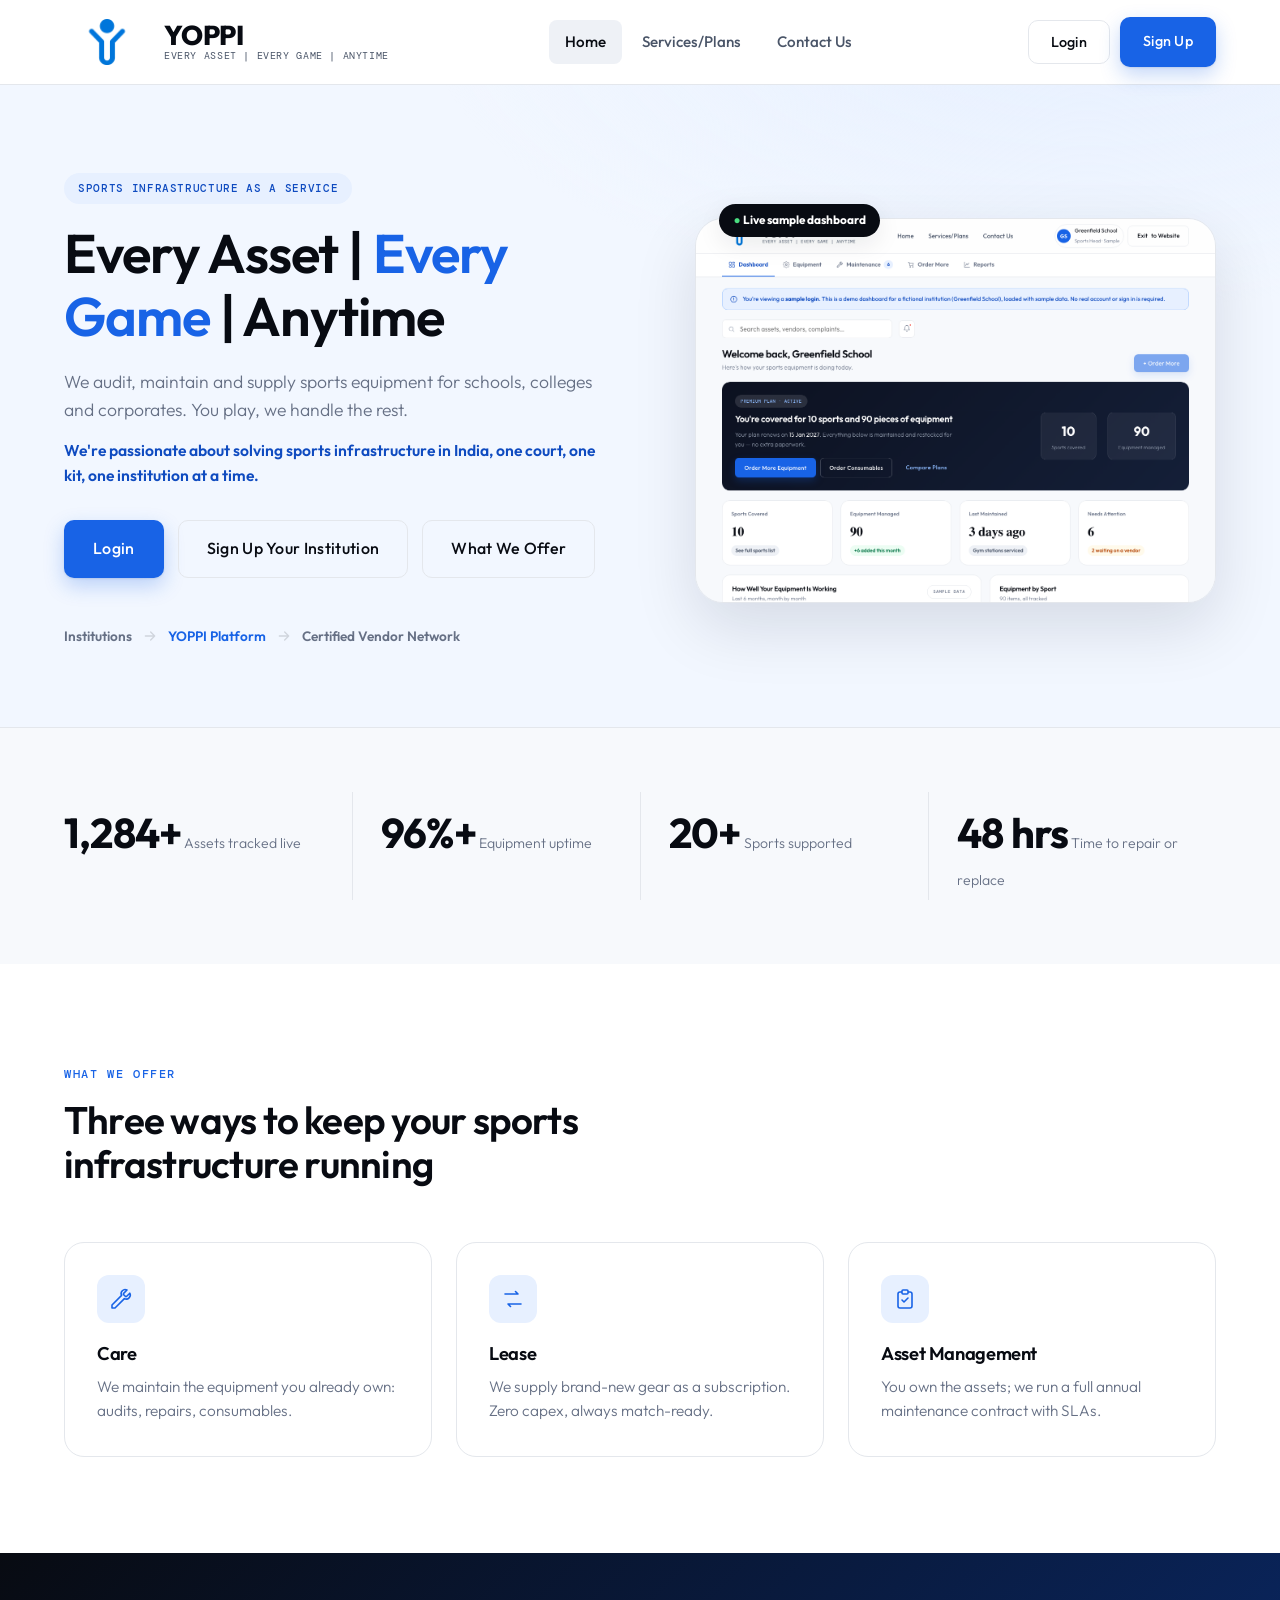
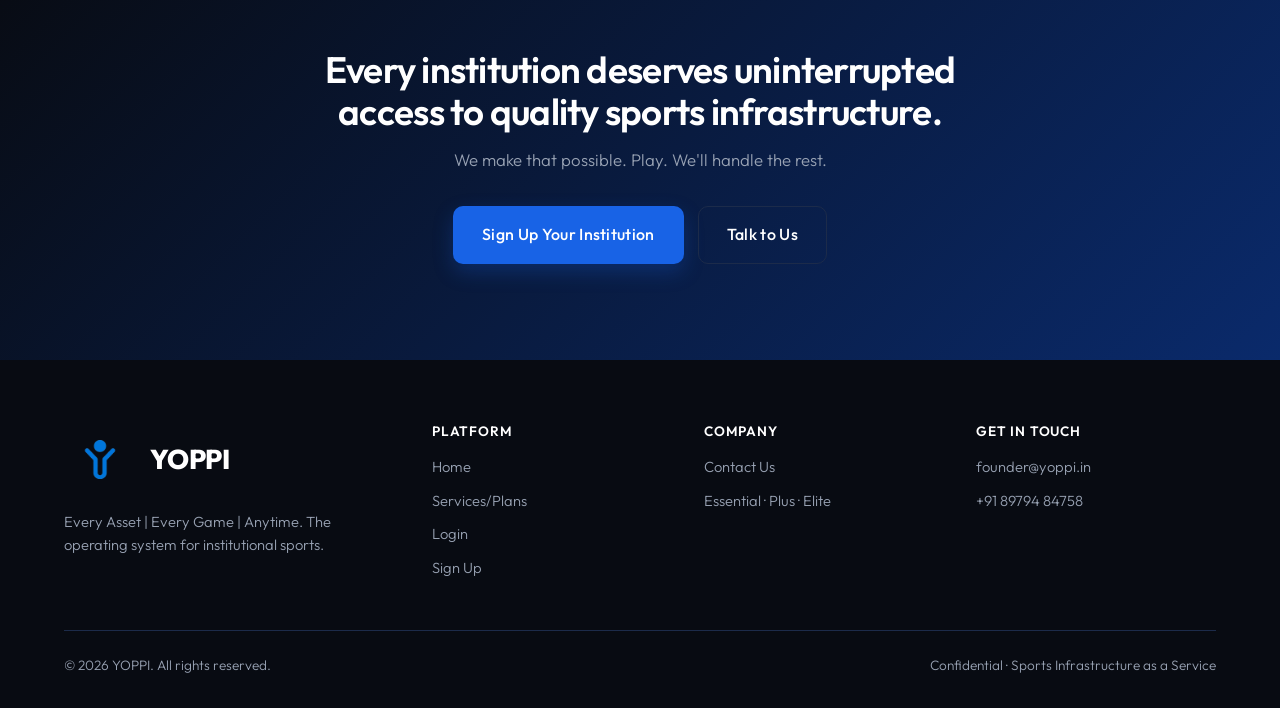
==== index.html @ 0e071b51 "1st version of the website" ====
<!DOCTYPE html>
<html lang="en">
<head>
<meta charset="UTF-8" />
<meta name="viewport" content="width=device-width, initial-scale=1.0" />
<title>YOPPI: Every Asset | Every Game | Anytime</title>
<meta name="description" content="YOPPI is the operating system for institutional sports. We audit, maintain, supply and manage every sports asset for schools, colleges and corporates." />
<link rel="icon" href="assets/images/yoppi-icon.png" />
<link rel="preconnect" href="https://fonts.googleapis.com" />
<link rel="preconnect" href="https://fonts.gstatic.com" crossorigin />
<link href="https://fonts.googleapis.com/css2?family=Outfit:wght@300;400;500;600;700;800&family=DM+Mono:wght@400;500&display=swap" rel="stylesheet" />
<link rel="stylesheet" href="assets/css/base.css" />
<link rel="stylesheet" href="assets/css/components.css" />
<link rel="stylesheet" href="assets/css/home.css" />
</head>
<body>

<header class="site-header">
  <div class="container nav">
    <a href="index.html" class="brand">
      <img src="assets/images/yoppi-icon.png" alt="YOPPI" />
      <span class="brand-text">
        <span class="brand-name">YOPPI</span>
        <span class="brand-tagline">Every Asset | Every Game | Anytime</span>
      </span>
    </a>
    <nav class="nav-links">
      <a href="index.html" class="active">Home</a>
      <a href="services.html">Services/Plans</a>
      <a href="contact.html">Contact Us</a>
      <button type="button" class="nav-links-login" data-login-trigger>Login</button>
    </nav>
    <div class="nav-actions">
      <button type="button" class="btn btn-secondary" data-login-trigger>Login</button>
      <a href="signup.html" class="btn btn-primary">Sign Up</a>
      <button class="nav-toggle" aria-label="Toggle navigation" aria-expanded="false">
        <span></span><span></span><span></span>
      </button>
    </div>
  </div>
</header>

<main>

  <!-- ================= HERO ================= -->
  <section class="hero">
    <div class="container hero-inner">
      <div class="hero-copy reveal is-visible">
        <span class="pill">Sports Infrastructure as a Service</span>
        <h1>Every Asset | <span class="text-accent">Every Game</span> | Anytime</h1>
        <p class="hero-sub">We audit, maintain and supply sports equipment for schools, colleges and corporates. You play, we handle the rest.</p>
        <p class="hero-mission">We're passionate about solving sports infrastructure in India, one court, one kit, one institution at a time.</p>
        <div class="hero-cta">
          <a href="dashboard.html" class="btn btn-primary btn-lg">Login</a>
          <a href="signup.html" class="btn btn-secondary btn-lg">Sign Up Your Institution</a>
          <a href="services.html" class="btn btn-ghost btn-lg">What We Offer</a>
        </div>
        <div class="hero-flow">
          <span>Institutions</span>
          <svg viewBox="0 0 24 24" fill="none"><path d="M5 12h14M13 6l6 6-6 6" stroke="currentColor" stroke-width="2" stroke-linecap="round" stroke-linejoin="round"/></svg>
          <span class="flow-accent">YOPPI Platform</span>
          <svg viewBox="0 0 24 24" fill="none"><path d="M5 12h14M13 6l6 6-6 6" stroke="currentColor" stroke-width="2" stroke-linecap="round" stroke-linejoin="round"/></svg>
          <span>Certified Vendor Network</span>
        </div>
      </div>

      <div class="hero-panel reveal is-visible">
        <div class="panel-shot">
          <span class="panel-shot-badge"><span class="panel-shot-dot">●</span> Live sample dashboard</span>
          <img src="assets/images/dashboard-preview.png" alt="YOPPI sample dashboard showing tagged assets, equipment uptime and open issues for Greenfield School" />
        </div>
      </div>
    </div>
  </section>

  <!-- ================= STATS ================= -->
  <section class="section section--tight section--alt stats-strip">
    <div class="container">
      <div class="grid grid-4">
        <div class="stat reveal">
          <span class="num">1,284+</span>
          <span class="label">Assets tracked live</span>
        </div>
        <div class="stat reveal">
          <span class="num">96%+</span>
          <span class="label">Equipment uptime</span>
        </div>
        <div class="stat reveal">
          <span class="num">20+</span>
          <span class="label">Sports supported</span>
        </div>
        <div class="stat reveal">
          <span class="num">48 hrs</span>
          <span class="label">Time to repair or replace</span>
        </div>
      </div>
    </div>
  </section>

  <!-- ================= SOLUTION ================= -->
  <section class="section">
    <div class="container">
      <div class="section-head reveal">
        <span class="eyebrow">What We Offer</span>
        <h2>Three ways to keep your sports infrastructure running</h2>
      </div>
      <div class="grid grid-3">
        <div class="card reveal">
          <div class="card-icon">
            <svg viewBox="0 0 24 24" fill="none"><path d="M14.7 6.3a1 1 0 0 0 0 1.4l1.6 1.6a1 1 0 0 0 1.4 0l3.1-3.1a4 4 0 0 1-5.4 5.4L6 21H3v-3l9.6-9.6a4 4 0 0 1 5.4-5.4l-3.1 3.1Z" stroke="currentColor" stroke-width="1.6" stroke-linejoin="round"/></svg>
          </div>
          <h3>Care</h3>
          <p>We maintain the equipment you already own: audits, repairs, consumables.</p>
        </div>
        <div class="card reveal">
          <div class="card-icon">
            <svg viewBox="0 0 24 24" fill="none"><path d="M4 7h13l-2.5-2.5M20 17H7l2.5 2.5" stroke="currentColor" stroke-width="1.6" stroke-linecap="round" stroke-linejoin="round"/></svg>
          </div>
          <h3>Lease</h3>
          <p>We supply brand-new gear as a subscription. Zero capex, always match-ready.</p>
        </div>
        <div class="card reveal">
          <div class="card-icon">
            <svg viewBox="0 0 24 24" fill="none"><path d="M9 5H7a2 2 0 0 0-2 2v12a2 2 0 0 0 2 2h10a2 2 0 0 0 2-2V7a2 2 0 0 0-2-2h-2" stroke="currentColor" stroke-width="1.6" stroke-linejoin="round"/><rect x="9" y="3" width="6" height="4" rx="1" stroke="currentColor" stroke-width="1.6"/><path d="m9 13 2 2 4-4" stroke="currentColor" stroke-width="1.6" stroke-linecap="round" stroke-linejoin="round"/></svg>
          </div>
          <h3>Asset Management</h3>
          <p>You own the assets; we run a full annual maintenance contract with SLAs.</p>
        </div>
      </div>
    </div>
  </section>

  <!-- ================= FINAL CTA ================= -->
  <section class="section cta-section">
    <div class="container cta-inner reveal">
      <h2>Every institution deserves uninterrupted access to quality sports infrastructure.</h2>
      <p>We make that possible. Play. We'll handle the rest.</p>
      <div class="hero-cta" style="justify-content:center;">
        <a href="signup.html" class="btn btn-primary btn-lg">Sign Up Your Institution</a>
        <a href="contact.html" class="btn btn-secondary btn-lg">Talk to Us</a>
      </div>
    </div>
  </section>

</main>

<footer class="site-footer">
  <div class="container">
    <div class="footer-grid">
      <div class="footer-brand">
        <a href="index.html" class="brand">
          <img src="assets/images/yoppi-icon.png" alt="YOPPI" />
          <span class="brand-name">YOPPI</span>
        </a>
        <p>Every Asset | Every Game | Anytime. The operating system for institutional sports.</p>
      </div>
      <div class="footer-col">
        <h4>Platform</h4>
        <a href="index.html">Home</a>
        <a href="services.html">Services/Plans</a>
        <a href="dashboard.html">Login</a>
        <a href="signup.html">Sign Up</a>
      </div>
      <div class="footer-col">
        <h4>Company</h4>
        <a href="contact.html">Contact Us</a>
        <a href="services.html">Essential · Plus · Elite</a>
      </div>
      <div class="footer-col">
        <h4>Get in touch</h4>
        <li>founder@yoppi.in</li>
        <li>+91 89794 84758</li>
      </div>
    </div>
    <div class="footer-bottom">
      <span>© <span data-year></span> YOPPI. All rights reserved.</span>
      <span>Confidential · Sports Infrastructure as a Service</span>
    </div>
  </div>
</footer>

<script src="assets/js/main.js"></script>
</body>
</html>
---- assets/css/base.css ----
/* ===================================================================
   YOPPI — Base styles: reset, tokens, typography
   =================================================================== */

:root {
  /* Brand */
  --blue-900: #0a2a6b;
  --blue-800: #0d3a94;
  --blue-700: #0f4bc0;
  --blue-600: #1863e6;
  --blue-500: #2e7cf6;
  --blue-400: #5b9cff;
  --blue-300: #8fbcff;
  --blue-100: #e7f0ff;
  --blue-50: #f2f7ff;

  /* Neutrals */
  --navy-950: #080b12;
  --navy-900: #0c1120;
  --navy-850: #10192e;
  --navy-800: #141f38;
  --navy-700: #1c2b4a;
  --slate-600: #4a5568;
  --slate-500: #667085;
  --slate-400: #98a2b3;
  --slate-300: #d0d5dd;
  --slate-200: #e4e7ec;
  --slate-100: #eef1f6;
  --slate-50: #f7f9fc;
  --white: #ffffff;

  /* Semantic */
  --bg: var(--white);
  --bg-alt: var(--slate-50);
  --bg-dark: var(--navy-950);
  --bg-dark-alt: var(--navy-900);
  --text: var(--navy-950);
  --text-muted: var(--slate-500);
  --text-on-dark: var(--white);
  --text-on-dark-muted: var(--slate-400);
  --border: var(--slate-200);
  --border-dark: var(--navy-700);
  --accent: var(--blue-600);
  --accent-strong: var(--blue-700);
  --accent-soft: var(--blue-100);

  /* Layout */
  --container: 1200px;
  --radius-sm: 8px;
  --radius-md: 14px;
  --radius-lg: 20px;
  --radius-xl: 28px;
  --shadow-sm: 0 1px 2px rgba(10, 20, 40, 0.06);
  --shadow-md: 0 8px 24px rgba(10, 20, 40, 0.08);
  --shadow-lg: 0 24px 64px rgba(10, 20, 40, 0.12);
  --ease: cubic-bezier(0.16, 1, 0.3, 1);
}

* ,
*::before,
*::after {
  box-sizing: border-box;
}

html {
  scroll-behavior: smooth;
}

body {
  margin: 0;
  font-family: "Outfit", -apple-system, BlinkMacSystemFont, "Segoe UI", Roboto, Helvetica, Arial, sans-serif;
  font-weight: 300;
  color: var(--text);
  background: var(--bg);
  line-height: 1.6;
  -webkit-font-smoothing: antialiased;
  -moz-osx-font-smoothing: grayscale;
  overflow-x: hidden;
}

img {
  max-width: 100%;
  display: block;
}

a {
  color: inherit;
  text-decoration: none;
}

ul, ol {
  margin: 0;
  padding: 0;
  list-style: none;
}

h1, h2, h3, h4, h5, p {
  margin: 0;
}

h1, h2, h3, h4 {
  font-family: "Outfit", -apple-system, BlinkMacSystemFont, "Segoe UI", Roboto, Helvetica, Arial, sans-serif;
  font-weight: 600;
  letter-spacing: -0.02em;
  line-height: 1.15;
}

button {
  font-family: inherit;
  cursor: pointer;
}

input, select, textarea {
  font-family: inherit;
  font-size: 1rem;
}

.container {
  max-width: var(--container);
  margin: 0 auto;
  padding: 0 24px;
}

.section {
  padding: 96px 0;
}

.section--tight {
  padding: 64px 0;
}

.section--dark {
  background: var(--bg-dark);
  color: var(--text-on-dark);
}

.section--alt {
  background: var(--bg-alt);
}

.eyebrow {
  display: inline-flex;
  align-items: center;
  gap: 8px;
  font-family: "DM Mono", monospace;
  font-size: 0.72rem;
  font-weight: 500;
  letter-spacing: 0.14em;
  text-transform: uppercase;
  color: var(--accent);
}

.section--dark .eyebrow {
  color: var(--blue-300);
}

.section-head {
  max-width: 680px;
  margin-bottom: 56px;
}

.section-head h2 {
  font-size: clamp(1.75rem, 3vw, 2.5rem);
  margin-top: 12px;
}

.section-head p {
  margin-top: 16px;
  color: var(--text-muted);
  font-size: 1.05rem;
}

.section--dark .section-head p {
  color: var(--text-on-dark-muted);
}

.section-head.center {
  margin-left: auto;
  margin-right: auto;
  text-align: center;
}

.text-accent {
  color: var(--accent);
}

.section--dark .text-accent {
  color: var(--blue-400);
}

::selection {
  background: var(--blue-200, #bcd6ff);
  color: var(--navy-950);
}

/* Scroll reveal */
.reveal {
  opacity: 0;
  transform: translateY(24px);
  transition: opacity 0.7s var(--ease), transform 0.7s var(--ease);
}

.reveal.is-visible {
  opacity: 1;
  transform: translateY(0);
}

@media (max-width: 768px) {
  .section {
    padding: 64px 0;
  }
  .section--tight {
    padding: 48px 0;
  }
}
---- assets/css/components.css ----
/* ===================================================================
   YOPPI — Shared components: nav, buttons, cards, footer, forms
   =================================================================== */

/* ---------- Buttons ---------- */
.btn {
  display: inline-flex;
  align-items: center;
  justify-content: center;
  gap: 8px;
  padding: 12px 22px;
  border-radius: 10px;
  font-family: "Outfit", sans-serif;
  font-weight: 500;
  font-size: 0.9rem;
  letter-spacing: 0.02em;
  border: 1px solid transparent;
  transition: transform 0.2s var(--ease), box-shadow 0.2s var(--ease), background 0.2s var(--ease), border-color 0.2s var(--ease), color 0.2s var(--ease);
  white-space: nowrap;
}

.btn:active {
  transform: translateY(1px);
}

.btn-primary {
  background: var(--accent);
  color: var(--white);
  box-shadow: 0 1px 2px rgba(10, 40, 100, 0.1), 0 8px 20px rgba(24, 99, 230, 0.25);
}

.btn-primary:hover {
  background: var(--accent-strong);
  box-shadow: 0 1px 2px rgba(10, 40, 100, 0.12), 0 12px 28px rgba(24, 99, 230, 0.32);
}

.btn-secondary {
  background: transparent;
  color: var(--text);
  border-color: var(--border);
}

.btn-secondary:hover {
  border-color: var(--accent);
  color: var(--accent);
}

.section--dark .btn-secondary {
  color: var(--text-on-dark);
  border-color: var(--border-dark);
}

.section--dark .btn-secondary:hover {
  border-color: var(--blue-400);
  color: var(--blue-300);
}

.btn-ghost {
  background: transparent;
  color: var(--text);
}

.btn-ghost:hover {
  color: var(--accent);
}

.btn-light {
  background: var(--white);
  color: var(--navy-950);
}

.btn-light:hover {
  background: var(--blue-50);
}

.btn-block {
  width: 100%;
}

.btn-lg {
  padding: 15px 28px;
  font-size: 1rem;
}

/* ---------- Site Header / Nav ---------- */
.site-header {
  position: sticky;
  top: 0;
  z-index: 100;
  background: rgba(255, 255, 255, 0.82);
  backdrop-filter: blur(14px);
  -webkit-backdrop-filter: blur(14px);
  border-bottom: 1px solid var(--border);
}

.nav {
  display: flex;
  align-items: center;
  justify-content: space-between;
  height: 84px;
}

.brand {
  display: flex;
  align-items: center;
  gap: 14px;
  color: var(--navy-950);
}

.brand img {
  width: 72px;
  height: 72px;
  object-fit: contain;
  flex-shrink: 0;
}

.site-header .brand img {
  width: 86px;
  height: 86px;
}

.brand-text {
  display: flex;
  flex-direction: column;
  gap: 2px;
  line-height: 1;
}

.brand-name {
  font-family: "Outfit", sans-serif;
  font-weight: 800;
  font-size: 1.7rem;
  letter-spacing: -0.02em;
}

.brand-tagline {
  font-family: "DM Mono", monospace;
  font-weight: 400;
  font-size: 0.64rem;
  letter-spacing: 0.06em;
  text-transform: uppercase;
  color: var(--slate-600);
  white-space: nowrap;
}

@media (max-width: 900px) {
  .brand img {
    width: 56px;
    height: 56px;
  }
  .site-header .brand img {
    width: 67px;
    height: 67px;
  }
  .brand-name {
    font-size: 1.35rem;
  }
  .brand-tagline {
    font-size: 0.64rem;
    white-space: normal;
  }
}

@media (max-width: 420px) {
  .brand-tagline {
    display: none;
  }
}

.nav-links {
  display: flex;
  align-items: center;
  gap: 4px;
}

.nav-links a {
  padding: 10px 16px;
  border-radius: 8px;
  font-weight: 500;
  font-size: 0.95rem;
  color: var(--slate-600);
  transition: color 0.2s var(--ease), background 0.2s var(--ease);
}

.nav-links a:hover,
.nav-links a.active {
  color: var(--navy-950);
  background: var(--slate-100);
}

.nav-actions {
  display: flex;
  align-items: center;
  gap: 10px;
}

.nav-links-login {
  display: none;
  width: 100%;
  text-align: left;
  background: transparent;
  border: none;
  font: inherit;
}

.nav-toggle {
  display: none;
  flex-direction: column;
  gap: 5px;
  background: transparent;
  border: none;
  padding: 8px;
}

.nav-toggle span {
  width: 22px;
  height: 2px;
  background: var(--navy-950);
  border-radius: 2px;
}

@media (max-width: 900px) {
  .nav-links {
    position: fixed;
    top: 84px;
    left: 0;
    right: 0;
    flex-direction: column;
    align-items: stretch;
    background: var(--white);
    border-bottom: 1px solid var(--border);
    padding: 8px 24px 16px;
    gap: 2px;
    transform: translateY(-8px);
    opacity: 0;
    pointer-events: none;
    transition: opacity 0.2s var(--ease), transform 0.2s var(--ease);
  }
  .nav-links a {
    padding: 12px 8px;
  }
  .nav-links.is-open {
    opacity: 1;
    transform: translateY(0);
    pointer-events: auto;
  }
  .nav-toggle {
    display: flex;
  }
  .nav-actions .btn-secondary {
    display: none;
  }
  .nav-links-login {
    display: block;
    margin-top: 6px;
    padding-top: 14px;
    border-top: 1px solid var(--border);
    padding-left: 8px;
    padding-right: 8px;
    padding-bottom: 4px;
    font-weight: 700;
    color: var(--accent-strong);
  }
}

/* ---------- Cards ---------- */
.card {
  background: var(--white);
  border: 1px solid var(--border);
  border-radius: var(--radius-lg);
  padding: 32px;
  transition: transform 0.25s var(--ease), box-shadow 0.25s var(--ease), border-color 0.25s var(--ease);
}

.card:hover {
  transform: translateY(-4px);
  box-shadow: var(--shadow-md);
  border-color: var(--slate-300);
}

.card-icon {
  width: 48px;
  height: 48px;
  border-radius: 12px;
  background: var(--accent-soft);
  color: var(--accent);
  display: flex;
  align-items: center;
  justify-content: center;
  margin-bottom: 20px;
}

.card-icon svg {
  width: 24px;
  height: 24px;
}

.card h3 {
  font-size: 1.15rem;
  margin-bottom: 10px;
}

.card p {
  color: var(--text-muted);
  font-size: 0.96rem;
}

.card--dark {
  background: var(--navy-900);
  border-color: var(--border-dark);
  color: var(--text-on-dark);
}

.card--dark p {
  color: var(--text-on-dark-muted);
}

.card--dark .card-icon {
  background: rgba(91, 156, 255, 0.14);
  color: var(--blue-300);
}

/* Grids */
.grid {
  display: grid;
  gap: 24px;
}

.grid-2 { grid-template-columns: repeat(2, 1fr); }
.grid-3 { grid-template-columns: repeat(3, 1fr); }
.grid-4 { grid-template-columns: repeat(4, 1fr); }
.grid-5 { grid-template-columns: repeat(5, 1fr); }

@media (max-width: 980px) {
  .grid-4, .grid-5 { grid-template-columns: repeat(2, 1fr); }
  .grid-3 { grid-template-columns: repeat(2, 1fr); }
}

@media (max-width: 640px) {
  .grid-2, .grid-3, .grid-4, .grid-5 { grid-template-columns: 1fr; }
}

/* ---------- Badges / pills ---------- */
.pill {
  display: inline-flex;
  align-items: center;
  gap: 6px;
  padding: 7px 14px;
  border-radius: 999px;
  font-family: "DM Mono", monospace;
  font-size: 0.68rem;
  font-weight: 500;
  letter-spacing: 0.06em;
  text-transform: uppercase;
  background: var(--accent-soft);
  color: var(--accent-strong);
}

.pill--dark {
  background: rgba(91, 156, 255, 0.14);
  color: var(--blue-300);
}

.pill--outline {
  background: transparent;
  border: 1px solid var(--border);
  color: var(--text-muted);
}

.link-inline {
  background: none;
  border: none;
  padding: 0;
  font: inherit;
  color: var(--accent-strong);
  font-weight: 700;
  cursor: pointer;
}

.link-inline:hover {
  text-decoration: underline;
}

.check-item {
  display: flex;
  align-items: flex-start;
  gap: 10px;
  font-size: 0.94rem;
  color: var(--text-muted);
}

.check-item svg {
  flex-shrink: 0;
  width: 18px;
  height: 18px;
  margin-top: 2px;
  color: var(--accent);
}

.section--dark .check-item {
  color: var(--text-on-dark-muted);
}

/* ---------- Stat strip ---------- */
.stat {
  text-align: left;
}

.stat .num {
  font-family: "Outfit", sans-serif;
  font-size: clamp(2rem, 3.6vw, 2.6rem);
  font-weight: 700;
  color: var(--navy-950);
  letter-spacing: -0.02em;
}

.section--dark .stat .num {
  color: var(--white);
}

.stat .label {
  margin-top: 6px;
  font-size: 0.88rem;
  color: var(--text-muted);
}

.section--dark .stat .label {
  color: var(--text-on-dark-muted);
}

/* ---------- Callout banner ---------- */
.banner {
  border-radius: var(--radius-lg);
  padding: 28px 32px;
  font-weight: 600;
  font-size: 1.05rem;
}

.banner--accent {
  background: linear-gradient(135deg, var(--blue-600), var(--blue-800));
  color: var(--white);
}

.banner--soft {
  background: var(--accent-soft);
  color: var(--navy-950);
}

/* ---------- Table ---------- */
.table-wrap {
  overflow-x: auto;
  border-radius: var(--radius-lg);
  border: 1px solid var(--border);
}

table {
  width: 100%;
  border-collapse: collapse;
  min-width: 620px;
  font-size: 0.92rem;
}

thead th {
  text-align: left;
  background: var(--navy-950);
  color: var(--white);
  padding: 14px 20px;
  font-weight: 600;
  font-size: 0.82rem;
  letter-spacing: 0.02em;
}

tbody td {
  padding: 14px 20px;
  border-top: 1px solid var(--border);
  color: var(--text-muted);
}

tbody tr:nth-child(even) {
  background: var(--slate-50);
}

tbody td:first-child {
  color: var(--text);
  font-weight: 600;
}

.check-yes {
  color: var(--accent);
  font-weight: 700;
}

.check-no {
  color: var(--slate-300);
}

/* ---------- Footer ---------- */
.site-footer {
  background: var(--navy-950);
  color: var(--text-on-dark-muted);
  padding: 64px 0 32px;
}

.footer-grid {
  display: grid;
  grid-template-columns: 1.4fr 1fr 1fr 1fr;
  gap: 32px;
  padding-bottom: 40px;
}

.footer-brand .brand {
  color: var(--white);
}

.footer-brand p {
  margin-top: 14px;
  max-width: 280px;
  font-size: 0.92rem;
}

.footer-col h4 {
  color: var(--white);
  font-size: 0.85rem;
  letter-spacing: 0.06em;
  text-transform: uppercase;
  margin-bottom: 16px;
}

.footer-col a, .footer-col li {
  display: block;
  font-size: 0.92rem;
  margin-bottom: 10px;
  color: var(--text-on-dark-muted);
  transition: color 0.2s var(--ease);
}

.footer-col a:hover {
  color: var(--white);
}

.footer-bottom {
  border-top: 1px solid var(--border-dark);
  padding-top: 24px;
  display: flex;
  justify-content: space-between;
  align-items: center;
  flex-wrap: wrap;
  gap: 12px;
  font-size: 0.85rem;
}

@media (max-width: 900px) {
  .footer-grid {
    grid-template-columns: 1fr 1fr;
  }
}
@media (max-width: 560px) {
  .footer-grid {
    grid-template-columns: 1fr;
  }
}

/* ---------- Forms ---------- */
.form-card {
  background: var(--white);
  border: 1px solid var(--border);
  border-radius: var(--radius-xl);
  padding: 40px;
  box-shadow: var(--shadow-md);
}

.form-row {
  display: grid;
  grid-template-columns: 1fr 1fr;
  gap: 20px;
}

@media (max-width: 640px) {
  .form-row {
    grid-template-columns: 1fr;
  }
  .form-card {
    padding: 28px 20px;
  }
}

.field {
  margin-bottom: 20px;
}

.field label {
  display: block;
  font-size: 0.88rem;
  font-weight: 600;
  margin-bottom: 8px;
  color: var(--navy-950);
}

.field .optional {
  font-weight: 400;
  color: var(--text-muted);
}

.field input,
.field select,
.field textarea {
  width: 100%;
  padding: 12px 14px;
  border: 1px solid var(--border);
  border-radius: 10px;
  background: var(--slate-50);
  color: var(--text);
  transition: border-color 0.2s var(--ease), background 0.2s var(--ease), box-shadow 0.2s var(--ease);
}

.field input:focus,
.field select:focus,
.field textarea:focus {
  outline: none;
  border-color: var(--accent);
  background: var(--white);
  box-shadow: 0 0 0 4px var(--accent-soft);
}

.field textarea {
  resize: vertical;
  min-height: 120px;
}

.form-note {
  font-size: 0.85rem;
  color: var(--text-muted);
  margin-top: 4px;
}

/* ---------- Steps / timeline ---------- */
.steps {
  display: grid;
  grid-template-columns: repeat(3, 1fr);
  gap: 20px;
}

@media (max-width: 900px) {
  .steps { grid-template-columns: repeat(2, 1fr); }
}
@media (max-width: 560px) {
  .steps { grid-template-columns: 1fr; }
}

.step {
  position: relative;
  padding: 24px;
  border-radius: var(--radius-md);
  background: var(--white);
  border: 1px solid var(--border);
}

.step .step-num {
  display: inline-flex;
  align-items: center;
  justify-content: center;
  width: 32px;
  height: 32px;
  border-radius: 999px;
  background: var(--navy-950);
  color: var(--white);
  font-weight: 700;
  font-size: 0.85rem;
  margin-bottom: 14px;
}

.step h4 {
  font-size: 1rem;
  margin-bottom: 6px;
}

.step p {
  font-size: 0.88rem;
  color: var(--text-muted);
}

/* ---------- Login / Sample modal ---------- */
.modal-overlay {
  position: fixed;
  inset: 0;
  z-index: 1000;
  display: flex;
  align-items: center;
  justify-content: center;
  padding: 24px;
  background: rgba(8, 11, 18, 0.6);
  backdrop-filter: blur(6px);
  -webkit-backdrop-filter: blur(6px);
  opacity: 0;
  visibility: hidden;
  transition: opacity 0.25s var(--ease), visibility 0.25s var(--ease);
}

.modal-overlay.is-open {
  opacity: 1;
  visibility: visible;
}

.modal-card {
  position: relative;
  width: 100%;
  max-width: 440px;
  background: var(--white);
  border-radius: var(--radius-xl);
  padding: 40px;
  box-shadow: var(--shadow-lg);
  transform: translateY(12px) scale(0.97);
  transition: transform 0.25s var(--ease);
}

.modal-overlay.is-open .modal-card {
  transform: translateY(0) scale(1);
}

.modal-close {
  position: absolute;
  top: 16px;
  right: 16px;
  width: 34px;
  height: 34px;
  display: flex;
  align-items: center;
  justify-content: center;
  border-radius: 999px;
  border: 1px solid var(--border);
  background: var(--white);
  color: var(--slate-500);
}

.modal-close:hover {
  color: var(--navy-950);
  border-color: var(--slate-300);
}

.modal-close svg {
  width: 16px;
  height: 16px;
}

.modal-icon {
  width: 52px;
  height: 52px;
  border-radius: 14px;
  background: var(--accent-soft);
  color: var(--accent);
  display: flex;
  align-items: center;
  justify-content: center;
  margin-bottom: 20px;
}

.modal-icon svg {
  width: 26px;
  height: 26px;
}

.modal-card h3 {
  font-size: 1.3rem;
}

.modal-card p {
  margin-top: 12px;
  color: var(--text-muted);
  font-size: 0.96rem;
}

.modal-card .pill {
  margin-bottom: 4px;
}

.modal-actions {
  display: flex;
  flex-wrap: wrap;
  gap: 12px;
  margin-top: 26px;
}

.modal-actions .btn {
  flex: 1;
}

.modal-note {
  margin-top: 16px;
  font-size: 0.82rem;
  color: var(--text-muted);
}
---- assets/css/home.css ----
/* ===================================================================
   YOPPI — Homepage-specific styles
   =================================================================== */

.hero {
  position: relative;
  padding: 88px 0 80px;
  background:
    radial-gradient(1100px 480px at 85% -10%, var(--blue-100), transparent 60%),
    var(--blue-50);
  border-bottom: 1px solid var(--border);
  overflow: hidden;
}

.hero-inner {
  display: grid;
  grid-template-columns: 1.05fr 0.95fr;
  gap: 56px;
  align-items: center;
}

.hero-copy h1 {
  font-size: clamp(2.2rem, 4.4vw, 3.4rem);
  margin-top: 18px;
}

.hero-sub {
  margin-top: 20px;
  font-size: 1.1rem;
  color: var(--text-muted);
  max-width: 540px;
}

.hero-mission {
  margin-top: 14px;
  font-size: 0.98rem;
  font-weight: 600;
  color: var(--accent-strong);
  max-width: 540px;
}

.hero-cta {
  display: flex;
  gap: 14px;
  margin-top: 32px;
  flex-wrap: wrap;
}

.hero-cta .btn-ghost {
  border: 1px solid var(--border);
  color: var(--text);
}

.hero-cta .btn-ghost:hover {
  border-color: var(--accent);
  color: var(--accent);
}

.hero-flow {
  display: flex;
  align-items: center;
  gap: 10px;
  margin-top: 48px;
  font-size: 0.85rem;
  font-weight: 600;
  color: var(--slate-500);
  flex-wrap: wrap;
}

.hero-flow svg {
  width: 16px;
  height: 16px;
  color: var(--slate-300);
}

.hero-flow .flow-accent {
  color: var(--accent);
}

/* Hero panel — live dashboard screenshot */
.hero-panel {
  display: flex;
  justify-content: center;
}

.panel-shot {
  position: relative;
  width: 100%;
  max-width: 560px;
}

.panel-shot img {
  width: 100%;
  border-radius: var(--radius-xl);
  border: 1px solid var(--border);
  box-shadow: var(--shadow-lg);
}

.panel-shot-badge {
  position: absolute;
  top: -14px;
  left: 24px;
  background: var(--navy-950);
  color: var(--white);
  font-size: 0.74rem;
  font-weight: 700;
  padding: 7px 14px;
  border-radius: 999px;
  box-shadow: var(--shadow-md);
  z-index: 2;
}

.panel-shot-dot {
  color: #4ade80;
}

@media (max-width: 900px) {
  .hero-inner {
    grid-template-columns: 1fr;
  }
  .panel-shot {
    max-width: 520px;
  }
}

/* Workflow grid (how it works) */
.workflow-grid {
  display: grid;
  grid-template-columns: repeat(3, 1fr);
  gap: 14px;
}

.wf-step {
  background: var(--white);
  border: 1px solid var(--border);
  border-radius: var(--radius-md);
  padding: 18px 20px;
  font-weight: 600;
  font-size: 0.95rem;
  display: flex;
  align-items: center;
  gap: 14px;
  transition: border-color 0.2s var(--ease), transform 0.2s var(--ease);
}

.wf-step:hover {
  border-color: var(--accent);
  transform: translateY(-2px);
}

.wf-step span {
  font-size: 0.78rem;
  font-weight: 800;
  color: var(--accent);
  background: var(--accent-soft);
  width: 30px;
  height: 30px;
  border-radius: 8px;
  display: flex;
  align-items: center;
  justify-content: center;
  flex-shrink: 0;
}

@media (max-width: 700px) {
  .workflow-grid {
    grid-template-columns: 1fr 1fr;
  }
}
@media (max-width: 480px) {
  .workflow-grid {
    grid-template-columns: 1fr;
  }
}

/* Stats strip */
.stats-strip .grid {
  gap: 0;
}

.stats-strip .stat {
  padding: 8px 28px;
  border-left: 1px solid var(--border);
}

.stats-strip .stat:first-child {
  border-left: none;
  padding-left: 0;
}

@media (max-width: 640px) {
  .stats-strip .stat {
    border-left: none;
    border-top: 1px solid var(--border);
    padding: 20px 0 0;
  }
  .stats-strip .stat:first-child {
    border-top: none;
    padding-top: 0;
  }
}

/* CTA section */
.cta-section {
  background: linear-gradient(135deg, var(--navy-950), var(--blue-900));
  color: var(--white);
}

.cta-inner {
  text-align: center;
  max-width: 700px;
}

.cta-inner h2 {
  font-size: clamp(1.6rem, 3.4vw, 2.3rem);
}

.cta-inner p {
  margin-top: 14px;
  color: var(--text-on-dark-muted);
  font-size: 1.05rem;
}

.cta-section .btn-secondary {
  color: var(--text-on-dark);
  border-color: var(--border-dark);
}

.cta-section .btn-secondary:hover {
  border-color: var(--blue-400);
  color: var(--blue-300);
}

.check-list {
  display: flex;
  flex-direction: column;
  gap: 12px;
}
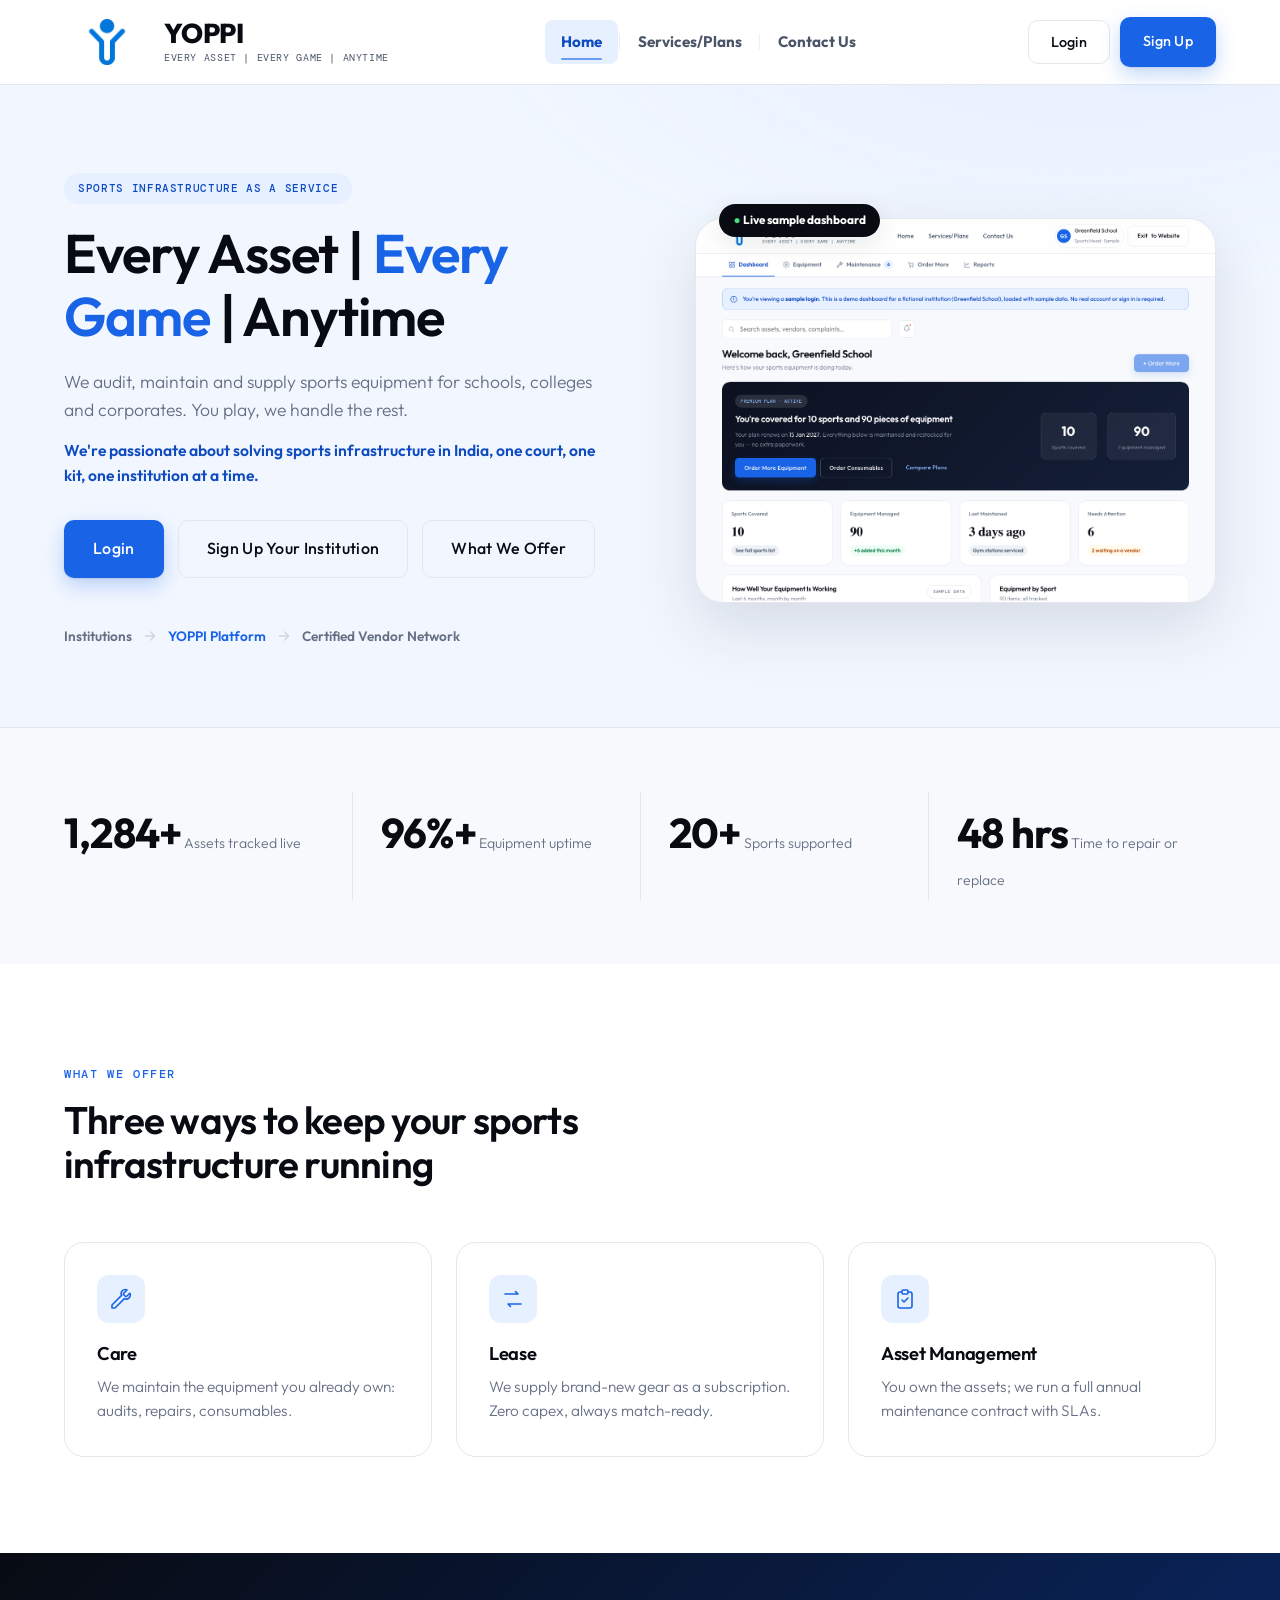
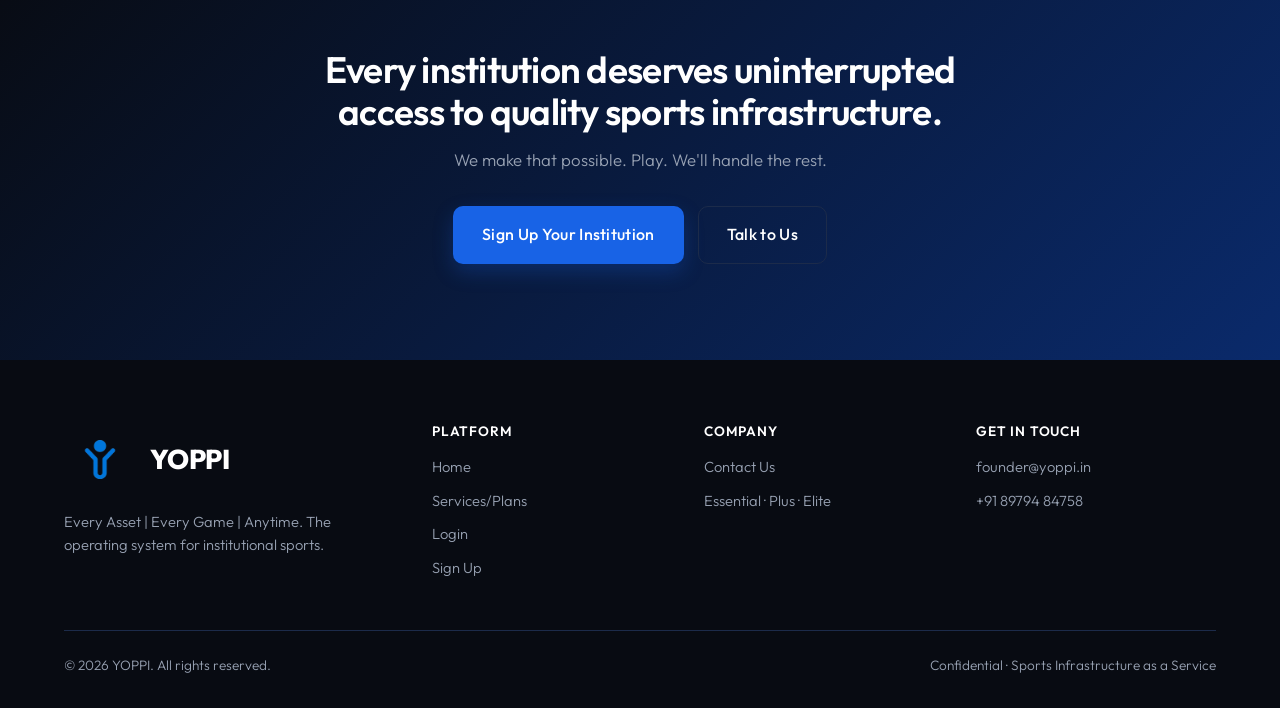
==== commit 8dd1f376: "Wire signup, login, contact, booking, and dashboard to the live Supabase backend Replaces every fake" ====
--- a/index.html
+++ b/index.html
@@ -12,6 +12,7 @@
 <link rel="stylesheet" href="assets/css/base.css" />
 <link rel="stylesheet" href="assets/css/components.css" />
 <link rel="stylesheet" href="assets/css/home.css" />
+<script src="https://js.hcaptcha.com/1/api.js" async defer></script>
 </head>
 <body>
 
@@ -51,7 +52,7 @@
         <p class="hero-sub">We audit, maintain and supply sports equipment for schools, colleges and corporates. You play, we handle the rest.</p>
         <p class="hero-mission">We're passionate about solving sports infrastructure in India, one court, one kit, one institution at a time.</p>
         <div class="hero-cta">
-          <a href="dashboard.html" class="btn btn-primary btn-lg">Login</a>
+          <a href="dashboard.html" class="btn btn-primary btn-lg" data-login-trigger>Login</a>
           <a href="signup.html" class="btn btn-secondary btn-lg">Sign Up Your Institution</a>
           <a href="services.html" class="btn btn-ghost btn-lg">What We Offer</a>
         </div>
@@ -66,8 +67,10 @@
 
       <div class="hero-panel reveal is-visible">
         <div class="panel-shot">
-          <span class="panel-shot-badge"><span class="panel-shot-dot">●</span> Live sample dashboard</span>
-          <img src="assets/images/dashboard-preview.png" alt="YOPPI sample dashboard showing tagged assets, equipment uptime and open issues for Greenfield School" />
+          <a href="dashboard.html" class="panel-shot-link" aria-label="Open your dashboard" data-login-trigger>
+            <span class="panel-shot-badge"><span class="panel-shot-dot">●</span> Live sample dashboard</span>
+            <img src="assets/images/dashboard-preview.png" alt="YOPPI sample dashboard showing tagged assets, equipment uptime and open issues for Greenfield School" />
+          </a>
         </div>
       </div>
     </div>
@@ -158,7 +161,7 @@
         <h4>Platform</h4>
         <a href="index.html">Home</a>
         <a href="services.html">Services/Plans</a>
-        <a href="dashboard.html">Login</a>
+        <a href="dashboard.html" data-login-trigger>Login</a>
         <a href="signup.html">Sign Up</a>
       </div>
       <div class="footer-col">
--- a/assets/css/components.css
+++ b/assets/css/components.css
@@ -105,6 +105,8 @@
   align-items: center;
   gap: 14px;
   color: var(--navy-950);
+  min-width: 0;
+  flex-shrink: 1;
 }
 
 .brand img {
@@ -122,8 +124,9 @@
 .brand-text {
   display: flex;
   flex-direction: column;
-  gap: 2px;
+  gap: 6px;
   line-height: 1;
+  min-width: 0;
 }
 
 .brand-name {
@@ -141,6 +144,8 @@
   text-transform: uppercase;
   color: var(--slate-600);
   white-space: nowrap;
+  overflow: hidden;
+  text-overflow: ellipsis;
 }
 
 @media (max-width: 900px) {
@@ -156,14 +161,7 @@
     font-size: 1.35rem;
   }
   .brand-tagline {
-    font-size: 0.64rem;
-    white-space: normal;
-  }
-}
-
-@media (max-width: 420px) {
-  .brand-tagline {
-    display: none;
+    font-size: 0.6rem;
   }
 }
 
@@ -174,18 +172,47 @@
 }
 
 .nav-links a {
+  position: relative;
   padding: 10px 16px;
   border-radius: 8px;
-  font-weight: 500;
+  font-weight: 700;
   font-size: 0.95rem;
   color: var(--slate-600);
   transition: color 0.2s var(--ease), background 0.2s var(--ease);
 }
 
-.nav-links a:hover,
-.nav-links a.active {
+.nav-links a:not(:last-of-type)::after {
+  content: "";
+  position: absolute;
+  right: -2px;
+  top: 50%;
+  transform: translateY(-50%);
+  width: 1px;
+  height: 16px;
+  background: var(--border);
+  opacity: 0.7;
+}
+
+.nav-links a:hover {
   color: var(--navy-950);
   background: var(--slate-100);
+}
+
+.nav-links a.active {
+  color: var(--accent-strong);
+  background: var(--accent-soft);
+}
+
+.nav-links a.active::before {
+  content: "";
+  position: absolute;
+  left: 16px;
+  right: 16px;
+  bottom: 4px;
+  height: 2px;
+  border-radius: 2px;
+  background: var(--accent);
+  opacity: 0.6;
 }
 
 .nav-actions {
@@ -247,19 +274,42 @@
   .nav-toggle {
     display: flex;
   }
-  .nav-actions .btn-secondary {
+  .nav-actions {
+    gap: 8px;
+  }
+  .nav-actions .btn {
+    padding: 9px 14px;
+    font-size: 0.85rem;
+  }
+}
+
+@media (max-width: 480px) {
+  .brand img {
+    width: 40px;
+    height: 40px;
+  }
+  .site-header .brand img {
+    width: 40px;
+    height: 40px;
+  }
+  .brand-name {
+    font-size: 1.1rem;
+  }
+  .brand-tagline {
     display: none;
   }
-  .nav-links-login {
-    display: block;
-    margin-top: 6px;
-    padding-top: 14px;
-    border-top: 1px solid var(--border);
-    padding-left: 8px;
-    padding-right: 8px;
-    padding-bottom: 4px;
-    font-weight: 700;
-    color: var(--accent-strong);
+  .nav-actions {
+    gap: 6px;
+  }
+  .nav-actions .btn {
+    padding: 8px 10px;
+    font-size: 0.78rem;
+  }
+  .nav-toggle {
+    padding: 6px;
+  }
+  .nav-toggle span {
+    width: 18px;
   }
 }
 
@@ -742,35 +792,8 @@
   height: 16px;
 }
 
-.modal-icon {
-  width: 52px;
-  height: 52px;
-  border-radius: 14px;
-  background: var(--accent-soft);
-  color: var(--accent);
-  display: flex;
-  align-items: center;
-  justify-content: center;
-  margin-bottom: 20px;
-}
-
-.modal-icon svg {
-  width: 26px;
-  height: 26px;
-}
-
 .modal-card h3 {
   font-size: 1.3rem;
-}
-
-.modal-card p {
-  margin-top: 12px;
-  color: var(--text-muted);
-  font-size: 0.96rem;
-}
-
-.modal-card .pill {
-  margin-bottom: 4px;
 }
 
 .modal-actions {
@@ -784,8 +807,57 @@
   flex: 1;
 }
 
-.modal-note {
-  margin-top: 16px;
-  font-size: 0.82rem;
+.modal-card--compact {
+  max-width: 300px;
+  padding: 28px;
+  text-align: center;
+}
+
+.modal-card--compact h3 {
+  font-size: 1.1rem;
+}
+
+.modal-card--compact .modal-actions {
+  margin-top: 20px;
+}
+
+.modal-card #book-modal-plan {
+  margin-bottom: 4px;
+}
+
+.modal-card p {
+  margin-top: 10px;
   color: var(--text-muted);
-}
+  font-size: 0.92rem;
+}
+
+.sport-picker {
+  display: grid;
+  grid-template-columns: repeat(2, 1fr);
+  gap: 10px;
+  margin-top: 18px;
+}
+
+.sport-box {
+  display: flex;
+  align-items: center;
+  gap: 8px;
+  border: 1px solid var(--border);
+  border-radius: 10px;
+  padding: 10px 12px;
+  font-size: 0.86rem;
+  font-weight: 500;
+  color: var(--text);
+  cursor: pointer;
+  transition: border-color 0.2s var(--ease), background 0.2s var(--ease);
+}
+
+.sport-box input {
+  accent-color: var(--accent);
+}
+
+.sport-box:has(input:checked) {
+  border-color: var(--accent);
+  background: var(--accent-soft);
+  color: var(--accent-strong);
+}
--- a/assets/css/home.css
+++ b/assets/css/home.css
@@ -89,11 +89,24 @@
   max-width: 560px;
 }
 
+.panel-shot-link {
+  position: relative;
+  display: block;
+}
+
 .panel-shot img {
   width: 100%;
+  display: block;
   border-radius: var(--radius-xl);
   border: 1px solid var(--border);
   box-shadow: var(--shadow-lg);
+  transition: box-shadow 0.2s ease, transform 0.2s ease;
+}
+
+.panel-shot-link:hover img,
+.panel-shot-link:focus-visible img {
+  box-shadow: var(--shadow-xl, var(--shadow-lg));
+  transform: translateY(-2px);
 }
 
 .panel-shot-badge {
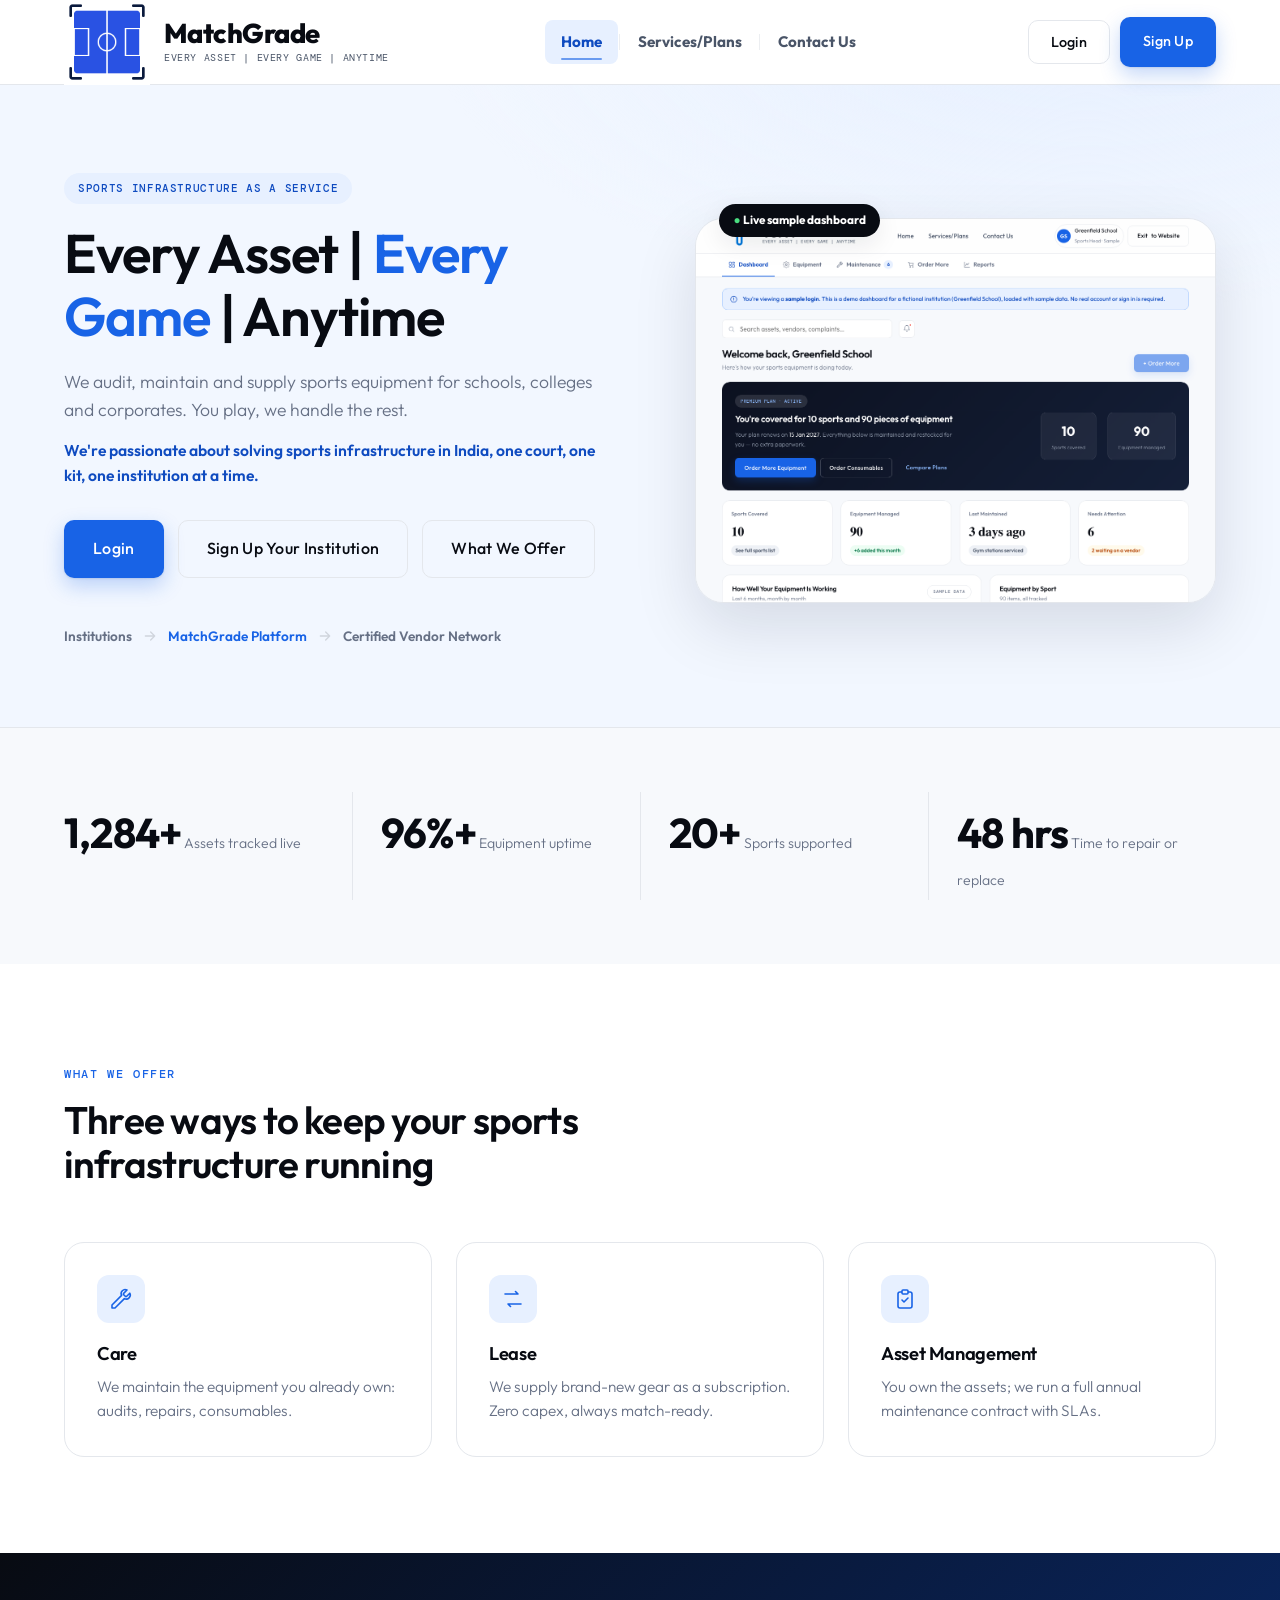
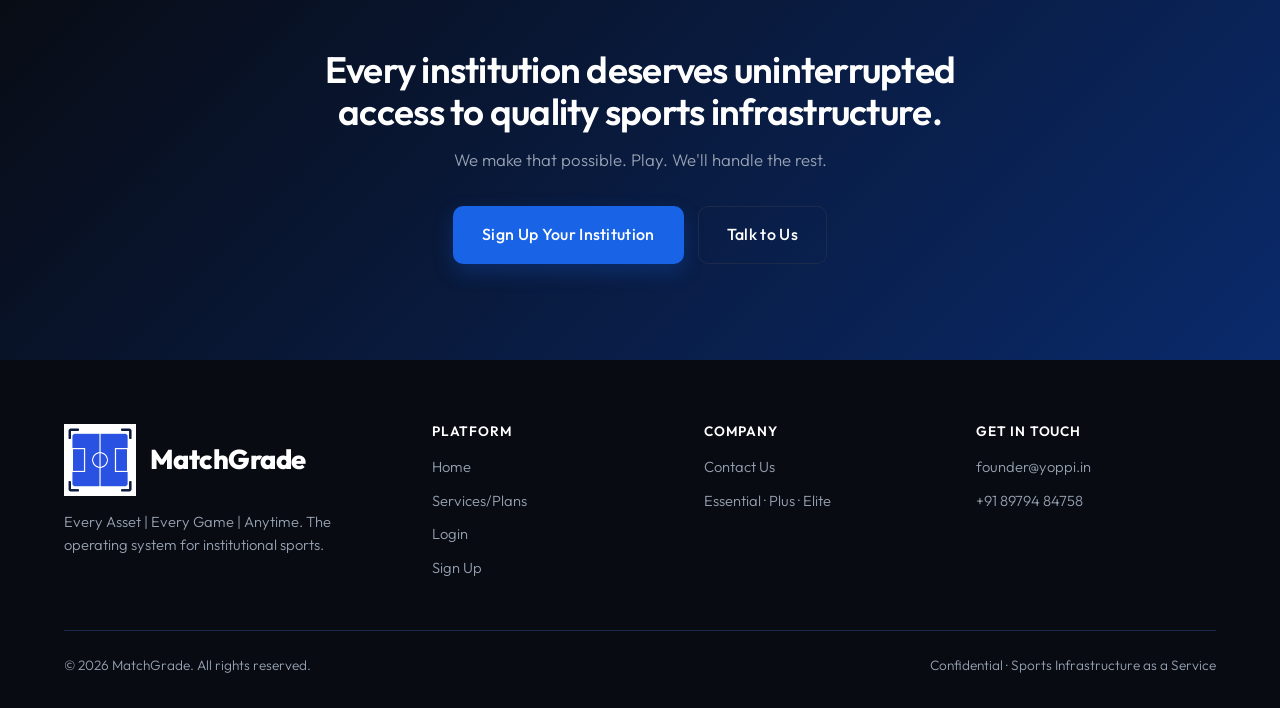
==== commit 2d4b7d26: "Rename YOPPI to MatchGrade across contact, dashboard, reset-password, and signup pages" ====
--- a/index.html
+++ b/index.html
@@ -3,8 +3,8 @@
 <head>
 <meta charset="UTF-8" />
 <meta name="viewport" content="width=device-width, initial-scale=1.0" />
-<title>YOPPI: Every Asset | Every Game | Anytime</title>
-<meta name="description" content="YOPPI is the operating system for institutional sports. We audit, maintain, supply and manage every sports asset for schools, colleges and corporates." />
+<title>MatchGrade: Every Asset | Every Game | Anytime</title>
+<meta name="description" content="MatchGrade is the operating system for institutional sports. We audit, maintain, supply and manage every sports asset for schools, colleges and corporates." />
 <link rel="icon" href="assets/images/yoppi-icon.png" />
 <link rel="preconnect" href="https://fonts.googleapis.com" />
 <link rel="preconnect" href="https://fonts.gstatic.com" crossorigin />
@@ -19,9 +19,9 @@
 <header class="site-header">
   <div class="container nav">
     <a href="index.html" class="brand">
-      <img src="assets/images/yoppi-icon.png" alt="YOPPI" />
+      <img src="assets/images/yoppi-icon.png" alt="MatchGrade" />
       <span class="brand-text">
-        <span class="brand-name">YOPPI</span>
+        <span class="brand-name">MatchGrade</span>
         <span class="brand-tagline">Every Asset | Every Game | Anytime</span>
       </span>
     </a>
@@ -59,7 +59,7 @@
         <div class="hero-flow">
           <span>Institutions</span>
           <svg viewBox="0 0 24 24" fill="none"><path d="M5 12h14M13 6l6 6-6 6" stroke="currentColor" stroke-width="2" stroke-linecap="round" stroke-linejoin="round"/></svg>
-          <span class="flow-accent">YOPPI Platform</span>
+          <span class="flow-accent">MatchGrade Platform</span>
           <svg viewBox="0 0 24 24" fill="none"><path d="M5 12h14M13 6l6 6-6 6" stroke="currentColor" stroke-width="2" stroke-linecap="round" stroke-linejoin="round"/></svg>
           <span>Certified Vendor Network</span>
         </div>
@@ -69,7 +69,7 @@
         <div class="panel-shot">
           <a href="dashboard.html" class="panel-shot-link" aria-label="Open your dashboard" data-login-trigger>
             <span class="panel-shot-badge"><span class="panel-shot-dot">●</span> Live sample dashboard</span>
-            <img src="assets/images/dashboard-preview.png" alt="YOPPI sample dashboard showing tagged assets, equipment uptime and open issues for Greenfield School" />
+            <img src="assets/images/dashboard-preview.png" alt="MatchGrade sample dashboard showing tagged assets, equipment uptime and open issues for Greenfield School" />
           </a>
         </div>
       </div>
@@ -152,8 +152,8 @@
     <div class="footer-grid">
       <div class="footer-brand">
         <a href="index.html" class="brand">
-          <img src="assets/images/yoppi-icon.png" alt="YOPPI" />
-          <span class="brand-name">YOPPI</span>
+          <img src="assets/images/yoppi-icon.png" alt="MatchGrade" />
+          <span class="brand-name">MatchGrade</span>
         </a>
         <p>Every Asset | Every Game | Anytime. The operating system for institutional sports.</p>
       </div>
@@ -176,12 +176,14 @@
       </div>
     </div>
     <div class="footer-bottom">
-      <span>© <span data-year></span> YOPPI. All rights reserved.</span>
+      <span>© <span data-year></span> MatchGrade. All rights reserved.</span>
       <span>Confidential · Sports Infrastructure as a Service</span>
     </div>
   </div>
 </footer>
 
-<script src="assets/js/main.js"></script>
+<script src="assets/js/yoppi-config.js" defer></script>
+<script type="module" src="assets/js/yoppi-client.js"></script>
+<script src="assets/js/main.js" defer></script>
 </body>
 </html>
--- a/assets/css/components.css
+++ b/assets/css/components.css
@@ -808,7 +808,7 @@
 }
 
 .modal-card--compact {
-  max-width: 300px;
+  max-width: 380px;
   padding: 28px;
   text-align: center;
 }
